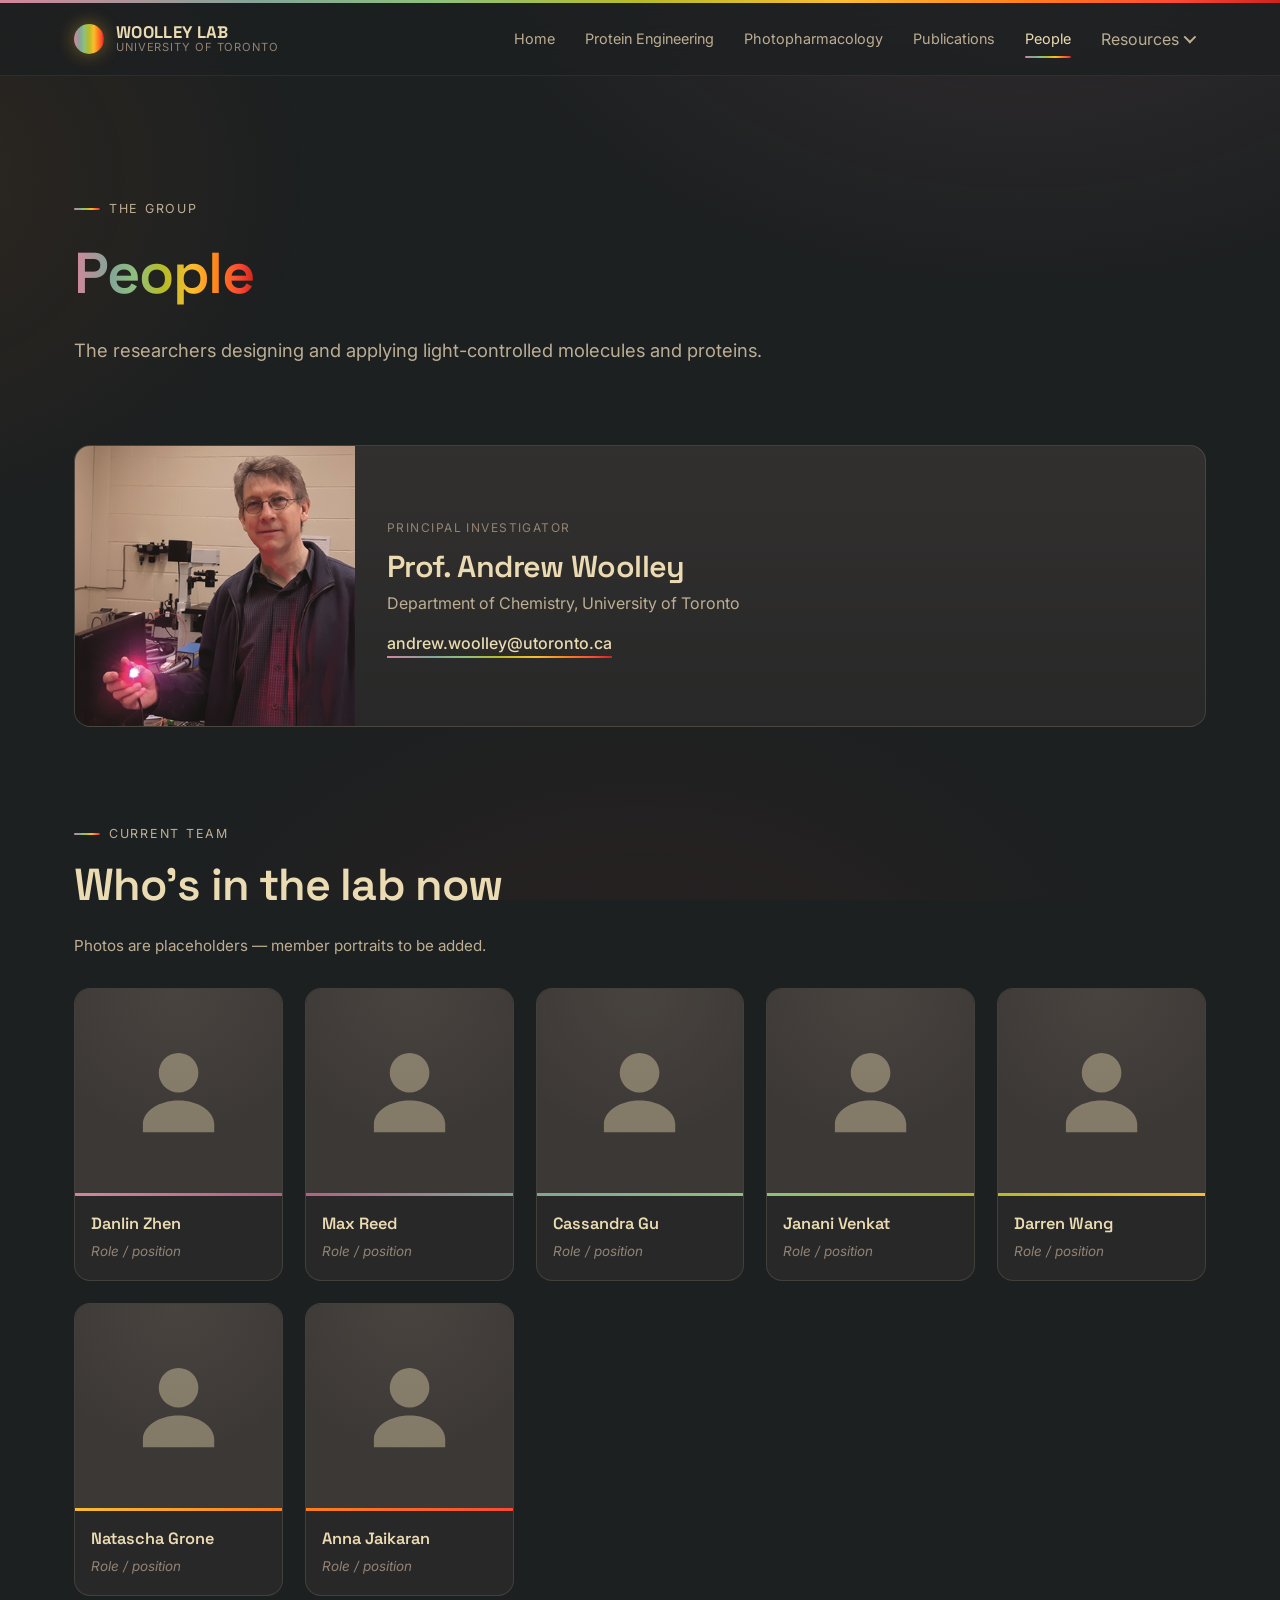
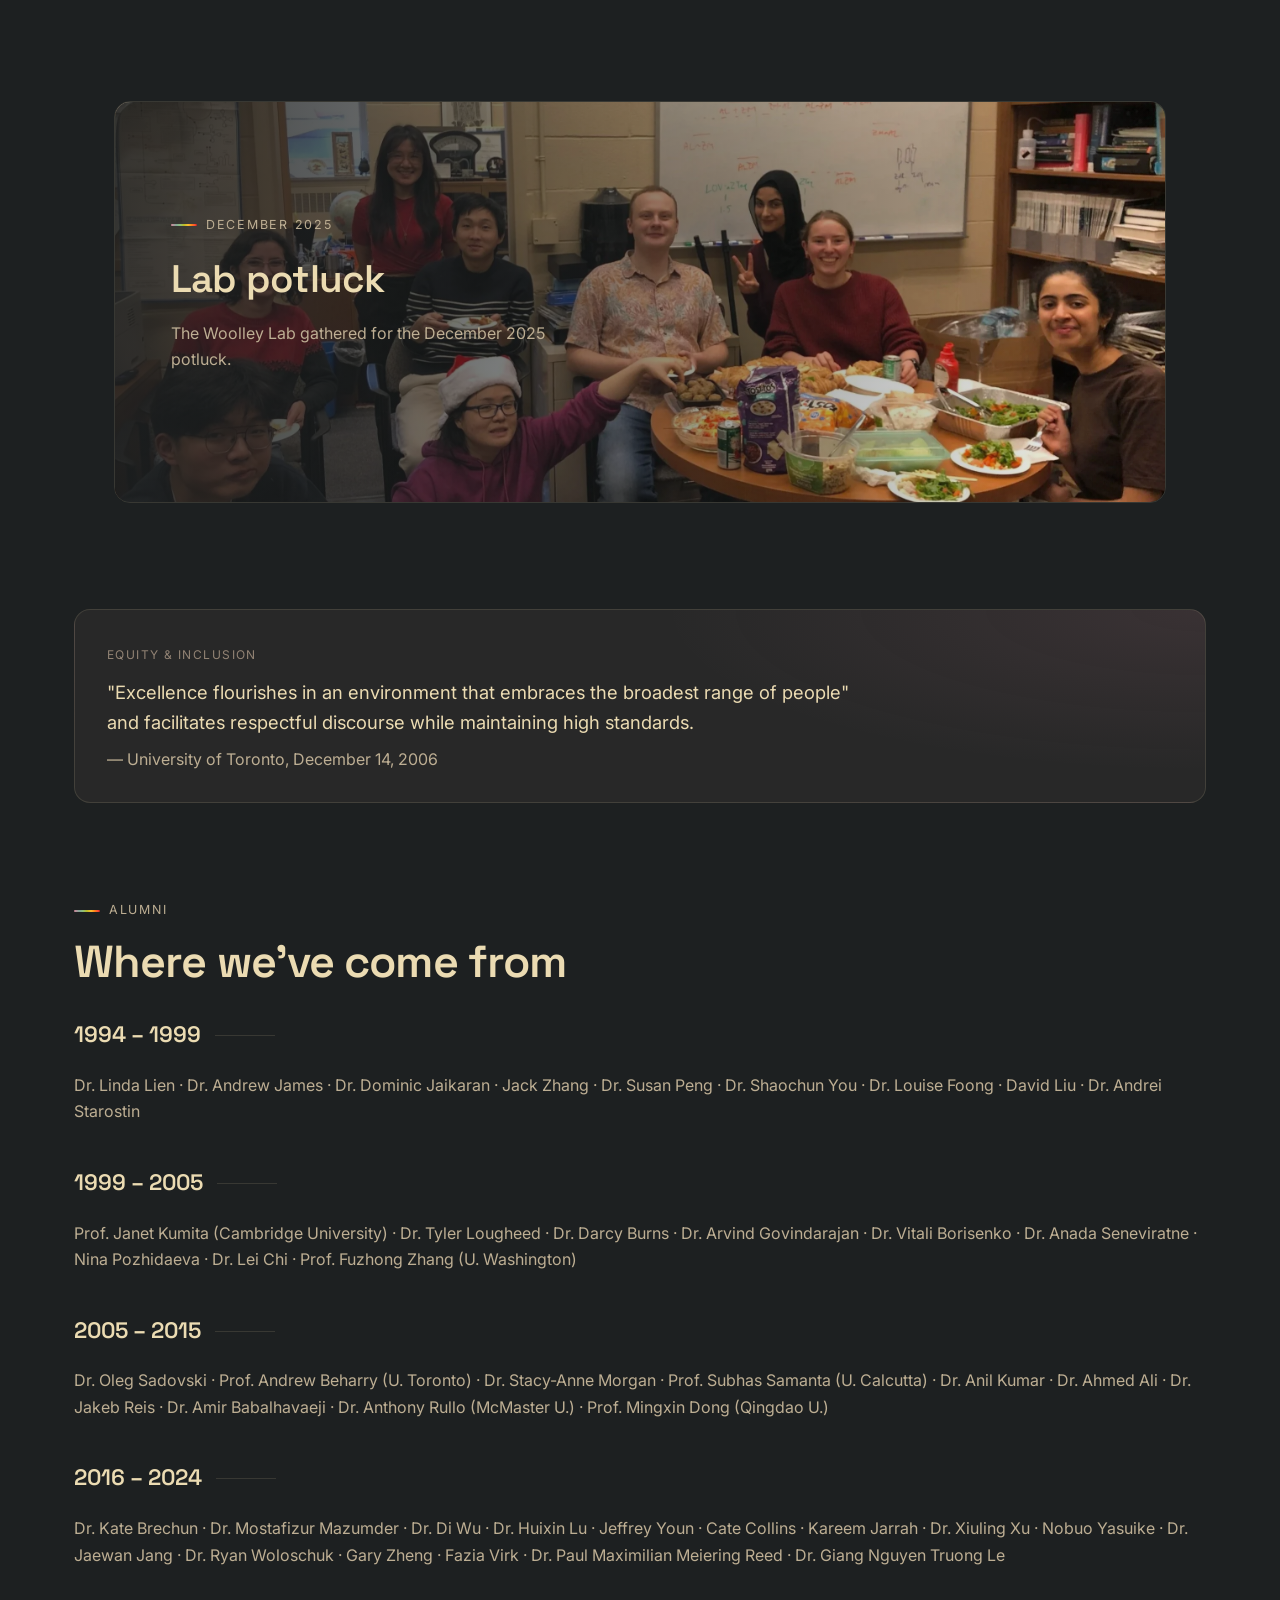
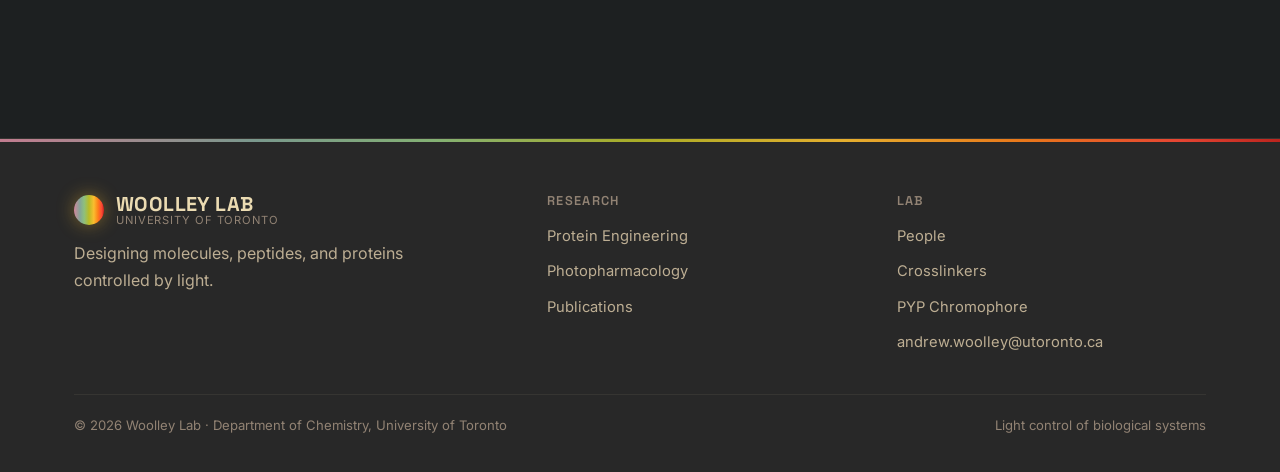
==== people.html @ 66eaa1e0 "Initial commit" ====
<!DOCTYPE html>
<html lang="en">
<head>
  <meta charset="UTF-8" />
  <meta name="viewport" content="width=device-width, initial-scale=1.0" />
  <title>People · Woolley Lab</title>
  <meta name="description" content="The people of the Woolley Lab, University of Toronto." />
  <link rel="preconnect" href="https://fonts.googleapis.com" />
  <link rel="preconnect" href="https://fonts.gstatic.com" crossorigin />
  <link href="https://fonts.googleapis.com/css2?family=Inter:wght@400;500;600&family=Space+Grotesk:wght@500;600;700&display=swap" rel="stylesheet" />
  <link rel="stylesheet" href="css/style.css" />
</head>
<body>

  <header class="site-header">
    <div class="container nav">
      <a class="brand" href="index.html">
        <span class="brand-mark"></span>
        <span class="brand-text">
          <span class="brand-name">WOOLLEY LAB</span>
          <span class="brand-sub">University of Toronto</span>
        </span>
      </a>
      <button class="nav-toggle" aria-label="Toggle menu"><span></span></button>
      <ul class="nav-links">
        <li><a href="index.html">Home</a></li>
        <li><a href="protein-engineering.html">Protein Engineering</a></li>
        <li><a href="photopharmacology.html">Photopharmacology</a></li>
        <li><a href="publications.html">Publications</a></li>
        <li><a class="active" href="people.html">People</a></li>
        <li class="nav-dd">
          <button class="nav-dd-toggle">Resources <span class="chev"></span></button>
          <div class="nav-dd-menu">
            <a href="crosslinkers.html">Crosslinkers</a>
            <a href="pyp-chromophore.html">PYP Chromophore</a>
          </div>
        </li>
      </ul>
    </div>
  </header>

  <main>
    <section class="page-hero">
      <div class="container">
        <span class="eyebrow">The group</span>
        <h1><span class="spectrum-text">People</span></h1>
        <p>The researchers designing and applying light-controlled molecules and proteins.</p>
      </div>
    </section>

    <!-- PI -->
    <section class="section" style="padding-top:8px;">
      <div class="container">
        <div class="pi-card">
          <div class="pi-photo">
            <img src="images/drew.webp" alt="Prof. Andrew Woolley" />
          </div>
          <div class="pi-body">
            <span class="kicker">Principal Investigator</span>
            <h2>Prof. Andrew Woolley</h2>
            <p class="pi-title">Department of Chemistry, University of Toronto</p>
            <a class="link pi-contact" href="mailto:andrew.woolley@utoronto.ca">andrew.woolley@utoronto.ca</a>
          </div>
        </div>
      </div>
    </section>

    <!-- Current team -->
    <section class="section" style="padding-top:0;">
      <div class="container">
        <div class="section-head" style="margin-bottom:30px;">
          <span class="eyebrow">Current team</span>
          <h2>Who's in the lab now</h2>
          <p class="muted" style="font-size:0.95rem;">Photos are placeholders — member portraits to be added.</p>
        </div>

        <div class="people-grid">
          <!-- Each person card; swap the .placeholder block for <img src="images/<name>.webp"> when available. -->
          <article class="person" style="--accent: linear-gradient(90deg,#d3869b,#b16286);">
            <div class="person-photo">
              <div class="placeholder">
                <svg viewBox="0 0 24 24" fill="currentColor" aria-hidden="true"><path d="M12 12a5 5 0 1 0 0-10 5 5 0 0 0 0 10Zm0 2c-5 0-9 2.7-9 6v2h18v-2c0-3.3-4-6-9-6Z"/></svg>
              </div>
            </div>
            <div class="person-body">
              <div class="person-name">Danlin Zhen</div>
              <div class="person-role placeholder-role">Role / position</div>
            </div>
          </article>

          <article class="person" style="--accent: linear-gradient(90deg,#b16286,#83a598);">
            <div class="person-photo">
              <div class="placeholder">
                <svg viewBox="0 0 24 24" fill="currentColor" aria-hidden="true"><path d="M12 12a5 5 0 1 0 0-10 5 5 0 0 0 0 10Zm0 2c-5 0-9 2.7-9 6v2h18v-2c0-3.3-4-6-9-6Z"/></svg>
              </div>
            </div>
            <div class="person-body">
              <div class="person-name">Max Reed</div>
              <div class="person-role placeholder-role">Role / position</div>
            </div>
          </article>

          <article class="person" style="--accent: linear-gradient(90deg,#83a598,#8ec07c);">
            <div class="person-photo">
              <div class="placeholder">
                <svg viewBox="0 0 24 24" fill="currentColor" aria-hidden="true"><path d="M12 12a5 5 0 1 0 0-10 5 5 0 0 0 0 10Zm0 2c-5 0-9 2.7-9 6v2h18v-2c0-3.3-4-6-9-6Z"/></svg>
              </div>
            </div>
            <div class="person-body">
              <div class="person-name">Cassandra Gu</div>
              <div class="person-role placeholder-role">Role / position</div>
            </div>
          </article>

          <article class="person" style="--accent: linear-gradient(90deg,#8ec07c,#b8bb26);">
            <div class="person-photo">
              <div class="placeholder">
                <svg viewBox="0 0 24 24" fill="currentColor" aria-hidden="true"><path d="M12 12a5 5 0 1 0 0-10 5 5 0 0 0 0 10Zm0 2c-5 0-9 2.7-9 6v2h18v-2c0-3.3-4-6-9-6Z"/></svg>
              </div>
            </div>
            <div class="person-body">
              <div class="person-name">Janani Venkat</div>
              <div class="person-role placeholder-role">Role / position</div>
            </div>
          </article>

          <article class="person" style="--accent: linear-gradient(90deg,#b8bb26,#fabd2f);">
            <div class="person-photo">
              <div class="placeholder">
                <svg viewBox="0 0 24 24" fill="currentColor" aria-hidden="true"><path d="M12 12a5 5 0 1 0 0-10 5 5 0 0 0 0 10Zm0 2c-5 0-9 2.7-9 6v2h18v-2c0-3.3-4-6-9-6Z"/></svg>
              </div>
            </div>
            <div class="person-body">
              <div class="person-name">Darren Wang</div>
              <div class="person-role placeholder-role">Role / position</div>
            </div>
          </article>

          <article class="person" style="--accent: linear-gradient(90deg,#fabd2f,#fe8019);">
            <div class="person-photo">
              <div class="placeholder">
                <svg viewBox="0 0 24 24" fill="currentColor" aria-hidden="true"><path d="M12 12a5 5 0 1 0 0-10 5 5 0 0 0 0 10Zm0 2c-5 0-9 2.7-9 6v2h18v-2c0-3.3-4-6-9-6Z"/></svg>
              </div>
            </div>
            <div class="person-body">
              <div class="person-name">Natascha Grone</div>
              <div class="person-role placeholder-role">Role / position</div>
            </div>
          </article>

          <article class="person" style="--accent: linear-gradient(90deg,#fe8019,#fb4934);">
            <div class="person-photo">
              <div class="placeholder">
                <svg viewBox="0 0 24 24" fill="currentColor" aria-hidden="true"><path d="M12 12a5 5 0 1 0 0-10 5 5 0 0 0 0 10Zm0 2c-5 0-9 2.7-9 6v2h18v-2c0-3.3-4-6-9-6Z"/></svg>
              </div>
            </div>
            <div class="person-body">
              <div class="person-name">Anna Jaikaran</div>
              <div class="person-role placeholder-role">Role / position</div>
            </div>
          </article>
        </div>
      </div>
    </section>

    <!-- Group photo -->
    <section class="section" style="padding-top:0;">
      <div class="container">
        <figure class="group-banner" style="cursor:default;">
          <img src="images/group_potluck.webp" alt="Woolley Lab, December 2025 potluck" />
          <div class="overlay">
            <span class="eyebrow">December 2025</span>
            <h2>Lab potluck</h2>
            <p>The Woolley Lab gathered for the December 2025 potluck.</p>
          </div>
        </figure>
      </div>
    </section>

    <!-- Equity statement -->
    <section class="section" style="padding-top:0;">
      <div class="container">
        <div class="callout">
          <span class="kicker">Equity &amp; inclusion</span>
          <p style="font-size:1.15rem; color:var(--text); max-width:62ch; margin-bottom:8px;">"Excellence flourishes in an environment that embraces the broadest range of people" and facilitates respectful discourse while maintaining high standards.</p>
          <p class="muted" style="margin:0;">— University of Toronto, December 14, 2006</p>
        </div>
      </div>
    </section>

    <!-- Alumni -->
    <section class="section" style="padding-top:0;">
      <div class="container">
        <div class="section-head" style="margin-bottom:30px;">
          <span class="eyebrow">Alumni</span>
          <h2>Where we've come from</h2>
        </div>

        <div class="year-group">
          <div class="year-label">1994 – 1999</div>
          <p class="muted">Dr. Linda Lien · Dr. Andrew James · Dr. Dominic Jaikaran · Jack Zhang · Dr. Susan Peng · Dr. Shaochun You · Dr. Louise Foong · David Liu · Dr. Andrei Starostin</p>
        </div>

        <div class="year-group">
          <div class="year-label">1999 – 2005</div>
          <p class="muted">Prof. Janet Kumita (Cambridge University) · Dr. Tyler Lougheed · Dr. Darcy Burns · Dr. Arvind Govindarajan · Dr. Vitali Borisenko · Dr. Anada Seneviratne · Nina Pozhidaeva · Dr. Lei Chi · Prof. Fuzhong Zhang (U. Washington)</p>
        </div>

        <div class="year-group">
          <div class="year-label">2005 – 2015</div>
          <p class="muted">Dr. Oleg Sadovski · Prof. Andrew Beharry (U. Toronto) · Dr. Stacy-Anne Morgan · Prof. Subhas Samanta (U. Calcutta) · Dr. Anil Kumar · Dr. Ahmed Ali · Dr. Jakeb Reis · Dr. Amir Babalhavaeji · Dr. Anthony Rullo (McMaster U.) · Prof. Mingxin Dong (Qingdao U.)</p>
        </div>

        <div class="year-group">
          <div class="year-label">2016 – 2024</div>
          <p class="muted">Dr. Kate Brechun · Dr. Mostafizur Mazumder · Dr. Di Wu · Dr. Huixin Lu · Jeffrey Youn · Cate Collins · Kareem Jarrah · Dr. Xiuling Xu · Nobuo Yasuike · Dr. Jaewan Jang · Dr. Ryan Woloschuk · Gary Zheng · Fazia Virk · Dr. Paul Maximilian Meiering Reed · Dr. Giang Nguyen Truong Le</p>
        </div>
      </div>
    </section>
  </main>

  <footer class="site-footer">
    <div class="spectrum-rail"></div>
    <div class="container">
      <div class="footer-grid">
        <div class="footer-brand">
          <div class="brand" style="margin-bottom:14px;">
            <span class="brand-mark"></span>
            <span class="brand-text">
              <span class="brand-name">WOOLLEY LAB</span>
              <span class="brand-sub">University of Toronto</span>
            </span>
          </div>
          <p class="muted" style="max-width:34ch;">Designing molecules, peptides, and proteins controlled by light.</p>
        </div>
        <div class="footer-col">
          <h4>Research</h4>
          <ul>
            <li><a href="protein-engineering.html">Protein Engineering</a></li>
            <li><a href="photopharmacology.html">Photopharmacology</a></li>
            <li><a href="publications.html">Publications</a></li>
          </ul>
        </div>
        <div class="footer-col">
          <h4>Lab</h4>
          <ul>
            <li><a href="people.html">People</a></li>
            <li><a href="crosslinkers.html">Crosslinkers</a></li>
            <li><a href="pyp-chromophore.html">PYP Chromophore</a></li>
            <li><a href="mailto:andrew.woolley@utoronto.ca">andrew.woolley@utoronto.ca</a></li>
          </ul>
        </div>
      </div>
      <div class="footer-bottom">
        <span>© 2026 Woolley Lab · Department of Chemistry, University of Toronto</span>
        <span>Light control of biological systems</span>
      </div>
    </div>
  </footer>

  <script src="js/nav.js"></script>
</body>
</html>
---- css/style.css ----
/* =========================================================================
   Woolley Lab — design system
   Warm "gruvbox" dark theme with a pastel UV -> far-red spectrum accent.
   ========================================================================= */

:root {
  /* Surfaces — warm dark (gruvbox bg family) */
  --bg:        #1d2021;
  --bg-elev:   #282828;
  --bg-elev-2: #32302f;
  --bg-elev-3: #3c3836;

  /* Text — warm cream */
  --text:       #ebdbb2;
  --text-muted: #bdae93;
  --text-faint: #928374;

  /* Lines — warm low-opacity cream */
  --border:      rgba(235, 219, 178, 0.13);
  --border-soft: rgba(235, 219, 178, 0.07);

  /* Pastel spectrum stops: UV -> far-red (gruvbox bright family) */
  --uv:     #d3869b;
  --violet: #d3869b;
  --blue:   #83a598;
  --cyan:   #8ec07c;
  --green:  #b8bb26;
  --yellow: #fabd2f;
  --orange: #fe8019;
  --red:    #fb4934;
  --farred: #cc241d;

  --spectrum: linear-gradient(
    90deg,
    var(--uv)     0%,
    var(--blue)  20%,
    var(--cyan)  34%,
    var(--green) 50%,
    var(--yellow) 66%,
    var(--orange) 80%,
    var(--red)   92%,
    var(--farred) 100%
  );

  --maxw: 1180px;
  --radius: 16px;
  --radius-sm: 10px;
  --shadow: 0 18px 50px -20px rgba(0, 0, 0, 0.7);

  --font-display: "Space Grotesk", system-ui, sans-serif;
  --font-body: "Inter", system-ui, -apple-system, sans-serif;
}

/* ----------------------------------------------------------------- Reset */
*, *::before, *::after { box-sizing: border-box; }

html { scroll-behavior: smooth; }

body {
  margin: 0;
  font-family: var(--font-body);
  background: var(--bg);
  color: var(--text);
  line-height: 1.65;
  -webkit-font-smoothing: antialiased;
  text-rendering: optimizeLegibility;
  overflow-x: hidden;
}

/* Soft warm glow fixed behind everything */
body::before {
  content: "";
  position: fixed;
  inset: 0;
  z-index: -1;
  background:
    radial-gradient(60rem 40rem at 80% -10%, rgba(211, 134, 155, 0.12), transparent 60%),
    radial-gradient(50rem 40rem at -10% 20%, rgba(254, 128, 25, 0.08), transparent 55%),
    radial-gradient(55rem 45rem at 50% 120%, rgba(251, 73, 52, 0.07), transparent 60%);
  pointer-events: none;
}

img { max-width: 100%; display: block; }

a { color: inherit; text-decoration: none; }

h1, h2, h3, h4 {
  font-family: var(--font-display);
  font-weight: 600;
  line-height: 1.12;
  letter-spacing: -0.02em;
  margin: 0 0 0.5em;
}

p { margin: 0 0 1.1em; }

.container {
  width: 100%;
  max-width: var(--maxw);
  margin-inline: auto;
  padding-inline: 24px;
}

.spectrum-text {
  background: var(--spectrum);
  -webkit-background-clip: text;
  background-clip: text;
  color: transparent;
}

.muted { color: var(--text-muted); }

/* ---------------------------------------------------------------- Header */
.site-header {
  position: sticky;
  top: 0;
  z-index: 100;
  backdrop-filter: blur(14px);
  background: rgba(29, 32, 33, 0.74);
  border-bottom: 1px solid var(--border-soft);
}
.site-header::before {
  content: "";
  display: block;
  height: 3px;
  background: var(--spectrum);
}

.nav {
  display: flex;
  align-items: center;
  justify-content: space-between;
  gap: 24px;
  height: 72px;
}

.brand { display: flex; align-items: center; gap: 12px; }
.brand-mark {
  width: 30px; height: 30px;
  border-radius: 50%;
  background: var(--spectrum);
  box-shadow: 0 0 18px rgba(251, 189, 47, 0.4);
  flex: none;
}
.brand-text { display: flex; flex-direction: column; line-height: 1.05; }
.brand-name {
  font-family: var(--font-display);
  font-weight: 700;
  font-size: 1.05rem;
  letter-spacing: 0.02em;
}
.brand-sub { font-size: 0.7rem; color: var(--text-faint); letter-spacing: 0.08em; text-transform: uppercase; }

.nav-links { display: flex; align-items: center; gap: 4px; list-style: none; margin: 0; padding: 0; }
.nav-links a {
  display: block;
  padding: 9px 13px;
  font-size: 0.9rem;
  color: var(--text-muted);
  border-radius: 8px;
  position: relative;
  transition: color 0.18s, background 0.18s;
}
.nav-links a:hover { color: var(--text); background: rgba(235, 219, 178, 0.06); }
.nav-links a.active { color: var(--text); }
.nav-links a.active::after {
  content: "";
  position: absolute;
  left: 13px; right: 13px; bottom: 2px;
  height: 2px;
  border-radius: 2px;
  background: var(--spectrum);
}

/* Dropdown */
.nav-dd { position: relative; }
.nav-dd-toggle { cursor: pointer; display: flex; align-items: center; gap: 5px; background: none; border: 0; font: inherit; color: var(--text-muted); padding: 9px 13px; border-radius: 8px; transition: color 0.18s, background 0.18s; }
.nav-dd-toggle:hover { color: var(--text); background: rgba(235, 219, 178, 0.06); }
.nav-dd-toggle .chev { width: 9px; height: 9px; border-right: 2px solid currentColor; border-bottom: 2px solid currentColor; transform: rotate(45deg) translateY(-2px); transition: transform 0.2s; }
.nav-dd:hover .nav-dd-toggle .chev,
.nav-dd.open .nav-dd-toggle .chev { transform: rotate(225deg) translateY(0); }
.nav-dd-menu {
  position: absolute;
  top: calc(100% + 8px);
  right: 0;
  min-width: 220px;
  background: var(--bg-elev-2);
  border: 1px solid var(--border);
  border-radius: 12px;
  padding: 6px;
  box-shadow: var(--shadow);
  opacity: 0;
  visibility: hidden;
  transform: translateY(-6px);
  transition: opacity 0.16s, transform 0.16s, visibility 0.16s;
}
.nav-dd:hover .nav-dd-menu,
.nav-dd.open .nav-dd-menu { opacity: 1; visibility: visible; transform: translateY(0); }
.nav-dd-menu a { padding: 9px 12px; border-radius: 8px; font-size: 0.9rem; color: var(--text-muted); }
.nav-dd-menu a:hover { color: var(--text); background: rgba(235, 219, 178, 0.07); }

/* Mobile toggle */
.nav-toggle {
  display: none;
  width: 42px; height: 42px;
  border: 1px solid var(--border);
  border-radius: 10px;
  background: var(--bg-elev);
  cursor: pointer;
  position: relative;
}
.nav-toggle span,
.nav-toggle span::before,
.nav-toggle span::after {
  content: "";
  position: absolute;
  left: 50%; top: 50%;
  width: 18px; height: 2px;
  background: var(--text);
  border-radius: 2px;
  transform: translate(-50%, -50%);
  transition: transform 0.22s, opacity 0.22s;
}
.nav-toggle span::before { transform: translate(-50%, -7px); }
.nav-toggle span::after  { transform: translate(-50%, 5px); }
body.nav-open .nav-toggle span { background: transparent; }
body.nav-open .nav-toggle span::before { transform: translate(-50%, -50%) rotate(45deg); }
body.nav-open .nav-toggle span::after  { transform: translate(-50%, -50%) rotate(-45deg); }

/* ------------------------------------------------------------------ Hero */
.hero { position: relative; padding: clamp(56px, 9vw, 110px) 0 clamp(40px, 6vw, 80px); }
.hero-grid {
  display: grid;
  grid-template-columns: 1.05fr 0.95fr;
  align-items: center;
  gap: clamp(32px, 5vw, 72px);
}
.eyebrow {
  display: inline-flex;
  align-items: center;
  gap: 9px;
  font-size: 0.78rem;
  letter-spacing: 0.14em;
  text-transform: uppercase;
  color: var(--text-muted);
  margin-bottom: 22px;
}
.eyebrow::before {
  content: "";
  width: 26px; height: 2px;
  background: var(--spectrum);
  border-radius: 2px;
}
.hero h1 {
  font-size: clamp(2.6rem, 6vw, 4.4rem);
  margin-bottom: 0.4em;
}
.hero-lede { font-size: 1.18rem; color: var(--text-muted); max-width: 34ch; }
.hero-cta { display: flex; flex-wrap: wrap; gap: 14px; margin-top: 30px; }

.hero-figure {
  position: relative;
  border-radius: var(--radius);
  overflow: hidden;
  border: 1px solid var(--border);
  background: var(--bg-elev);
  box-shadow: var(--shadow);
}
.hero-figure::after {
  content: "";
  position: absolute; inset: 0;
  background: linear-gradient(180deg, transparent 55%, rgba(29, 32, 33, 0.5));
  pointer-events: none;
}
.hero-figure img { width: 100%; height: 100%; object-fit: cover; aspect-ratio: 4 / 3; }

/* Transparent logo: no card, show the full artwork (no crop) */
.hero-figure.is-logo {
  border: 0;
  background: transparent;
  box-shadow: none;
  border-radius: 0;
  overflow: visible;
}
.hero-figure.is-logo::after { display: none; }
.hero-figure.is-logo img {
  width: 100%;
  height: auto;
  aspect-ratio: auto;
  object-fit: contain;
}
.hero-figure figcaption {
  position: absolute;
  left: 16px; bottom: 14px;
  font-size: 0.8rem;
  color: var(--text-muted);
  z-index: 1;
}

/* ---------------------------------------------------------------- Buttons */
.btn {
  display: inline-flex;
  align-items: center;
  gap: 8px;
  padding: 12px 22px;
  border-radius: 999px;
  font-weight: 500;
  font-size: 0.95rem;
  cursor: pointer;
  border: 1px solid transparent;
  transition: transform 0.15s, box-shadow 0.2s, background 0.2s, border-color 0.2s;
}
.btn:hover { transform: translateY(-2px); }
.btn-primary {
  color: #1d2021;
  background: linear-gradient(90deg, #fabd2f, #fe8019);
  font-weight: 600;
}
.btn-primary:hover { box-shadow: 0 14px 34px -12px rgba(254, 128, 25, 0.55); }
.btn-ghost { color: var(--text); border-color: var(--border); background: rgba(235, 219, 178, 0.03); }
.btn-ghost:hover { border-color: rgba(235, 219, 178, 0.24); background: rgba(235, 219, 178, 0.07); }
.btn .arrow { transition: transform 0.18s; }
.btn:hover .arrow { transform: translateX(3px); }

/* ---------------------------------------------------------------- Section */
.section { padding: clamp(48px, 7vw, 96px) 0; }
.section-head { max-width: 60ch; margin-bottom: 44px; }
.section-head .eyebrow { margin-bottom: 16px; }
.section-head h2 { font-size: clamp(1.9rem, 3.6vw, 2.8rem); }
.section-head p { font-size: 1.08rem; color: var(--text-muted); }
.section-divider { height: 1px; background: var(--border-soft); }

.page-hero { padding: clamp(60px, 9vw, 120px) 0 clamp(28px, 4vw, 52px); }
.page-hero h1 { font-size: clamp(2.4rem, 5vw, 3.6rem); }
.page-hero p { font-size: 1.15rem; color: var(--text-muted); max-width: 60ch; }

/* ------------------------------------------------------- Research cards */
.research-cards { display: grid; grid-template-columns: repeat(2, 1fr); gap: 26px; }
.rcard {
  position: relative;
  display: flex;
  flex-direction: column;
  padding: 30px;
  border-radius: var(--radius);
  background: linear-gradient(180deg, var(--bg-elev-2), var(--bg-elev));
  border: 1px solid var(--border);
  overflow: hidden;
  transition: transform 0.2s, border-color 0.2s;
}
.rcard:hover { transform: translateY(-4px); border-color: rgba(235, 219, 178, 0.2); }
.rcard::before {
  content: "";
  position: absolute; top: 0; left: 0; right: 0;
  height: 4px;
  background: var(--accent, var(--spectrum));
}
.rcard .tag {
  align-self: flex-start;
  font-size: 0.72rem;
  letter-spacing: 0.1em;
  text-transform: uppercase;
  color: var(--accent-solid, var(--cyan));
  margin-bottom: 14px;
}
.rcard h3 { font-size: 1.5rem; }
.rcard p { color: var(--text-muted); }
.rcard .more { margin-top: auto; padding-top: 14px; font-weight: 500; color: var(--text); display: inline-flex; gap: 7px; align-items: center; }
.rcard .more .arrow { transition: transform 0.18s; }
.rcard:hover .more .arrow { transform: translateX(4px); }

/* ----------------------------------------------------- Generic two-col */
.feature {
  display: grid;
  grid-template-columns: 1fr 1fr;
  gap: clamp(28px, 5vw, 64px);
  align-items: center;
}
.feature.reverse .feature-media { order: 2; }
.feature + .feature { margin-top: clamp(48px, 7vw, 90px); }
.feature h3 { font-size: 1.7rem; }
.feature p { color: var(--text-muted); }

/* Nested subsection (e.g. BICYCLs under Cyanobacteriochromes) */
.feature.subfeature { margin-top: clamp(26px, 3.5vw, 40px); }
.feature.subfeature h4 {
  font-family: var(--font-display);
  font-weight: 600;
  font-size: 1.4rem;
  letter-spacing: -0.02em;
  line-height: 1.15;
  margin: 0 0 0.5em;
}
.subfeature-tab {
  display: inline-flex;
  align-items: center;
  gap: 9px;
  font-size: 0.75rem;
  letter-spacing: 0.12em;
  text-transform: uppercase;
  color: var(--text-faint);
  margin-bottom: 12px;
}
.subfeature-tab::before {
  content: "";
  width: 22px; height: 2px;
  border-radius: 2px;
  background: linear-gradient(90deg, var(--green), var(--red));
}

/* Tool-family category dividers */
.category-divider {
  display: flex;
  align-items: center;
  gap: 16px;
  margin: clamp(58px, 8vw, 100px) 0 clamp(30px, 4vw, 46px);
}
.category-divider:first-of-type { margin-top: 4px; }
.category-divider .dot {
  width: 12px; height: 12px;
  border-radius: 50%;
  background: var(--cat, var(--spectrum));
  flex: none;
}
.category-label {
  font-family: var(--font-display);
  font-weight: 600;
  font-size: clamp(0.84rem, 2.4vw, 0.98rem);
  letter-spacing: 0.14em;
  text-transform: uppercase;
  color: var(--text);
  white-space: nowrap;
}
.category-label .abbr { color: var(--text-faint); letter-spacing: 0.06em; }
.category-line { flex: 1; height: 1px; background: var(--border); }
.feature-media {
  border-radius: var(--radius);
  overflow: hidden;
  border: 1px solid var(--border);
  background: var(--bg-elev);
  box-shadow: var(--shadow);
}
.feature-media img { width: 100%; }
/* Scientific figures are drawn on white — frame them on a light panel. */
.feature-media.media-light { background: #fbf1c7; }
.feature-media.media-light img { padding: 10px; }
.feature-media figcaption { padding: 12px 16px; font-size: 0.82rem; color: var(--text-muted); border-top: 1px solid var(--border-soft); background: var(--bg-elev); }
.kicker {
  display: inline-block;
  font-size: 0.75rem;
  letter-spacing: 0.12em;
  text-transform: uppercase;
  color: var(--text-faint);
  margin-bottom: 12px;
}

/* Inline link with spectrum underline */
.link {
  color: var(--text);
  font-weight: 500;
  background-image: var(--spectrum);
  background-size: 100% 2px;
  background-repeat: no-repeat;
  background-position: 0 100%;
  padding-bottom: 2px;
  transition: opacity 0.18s;
}
.link:hover { opacity: 0.8; }
.link .arrow { font-weight: 700; }

.link-row { display: flex; flex-wrap: wrap; gap: 18px 28px; margin-top: 18px; }

/* Full-width figure */
.figure-wide {
  border-radius: var(--radius);
  overflow: hidden;
  border: 1px solid var(--border);
  background: #fbf1c7;
  box-shadow: var(--shadow);
}
.figure-wide img { width: 100%; padding: 14px; }
.figure-wide figcaption { padding: 12px 18px; font-size: 0.85rem; color: var(--text-muted); border-top: 1px solid var(--border-soft); background: var(--bg-elev); }

/* ------------------------------------------------------------- Spectrum bar */
.spectrum-rail {
  height: 6px;
  border-radius: 6px;
  background: var(--spectrum);
  opacity: 0.9;
}

/* ----------------------------------------------------------- Chips/pills */
.chips { display: flex; flex-wrap: wrap; gap: 10px; margin-top: 6px; }
.chip {
  font-size: 0.82rem;
  padding: 6px 13px;
  border-radius: 999px;
  border: 1px solid var(--border);
  color: var(--text-muted);
  background: var(--bg-elev);
}

/* --------------------------------------------------------------- People */
.people-grid {
  display: grid;
  grid-template-columns: repeat(auto-fill, minmax(190px, 1fr));
  gap: 22px;
}
.person {
  background: var(--bg-elev);
  border: 1px solid var(--border);
  border-radius: var(--radius);
  overflow: hidden;
  transition: transform 0.18s, border-color 0.18s;
}
.person:hover { transform: translateY(-4px); border-color: rgba(235, 219, 178, 0.2); }
.person-photo {
  position: relative;
  aspect-ratio: 1 / 1;
  display: grid;
  place-items: center;
  background:
    radial-gradient(120% 120% at 50% 0%, rgba(235, 219, 178, 0.07), transparent 60%),
    var(--bg-elev-3);
  overflow: hidden;
}
.person-photo img { width: 100%; height: 100%; object-fit: cover; }
.person-photo .placeholder {
  width: 100%; height: 100%;
  display: grid;
  place-items: center;
  color: rgba(235, 219, 178, 0.8);
}
.person-photo .placeholder svg { width: 46%; height: 46%; opacity: 0.5; }
.person-photo::after {
  content: "";
  position: absolute; left: 0; right: 0; bottom: 0;
  height: 3px;
  background: var(--accent, var(--spectrum));
}
.person-body { padding: 15px 16px 18px; }
.person-name { font-family: var(--font-display); font-weight: 600; font-size: 1.02rem; }
.person-role { font-size: 0.84rem; color: var(--text-muted); margin-top: 2px; }
.person-role.placeholder-role { font-style: italic; color: var(--text-faint); }
.person-link { font-size: 0.82rem; color: var(--cyan); margin-top: 8px; display: inline-block; }

/* PI feature card */
.pi-card {
  display: grid;
  grid-template-columns: 280px 1fr;
  gap: 32px;
  align-items: center;
  background: linear-gradient(180deg, var(--bg-elev-2), var(--bg-elev));
  border: 1px solid var(--border);
  border-radius: var(--radius);
  overflow: hidden;
  padding: 0;
}
.pi-photo { aspect-ratio: 1 / 1; overflow: hidden; height: 100%; }
.pi-photo img { width: 100%; height: 100%; object-fit: cover; }
.pi-body { padding: 30px 34px 30px 0; }
.pi-body h2 { font-size: 1.9rem; margin-bottom: 6px; }
.pi-body .pi-title { color: var(--text-muted); margin-bottom: 14px; }
.pi-contact { display: inline-flex; align-items: center; gap: 8px; }

/* ------------------------------------------------------- Publications */
.year-group { margin-bottom: 40px; }
.year-label {
  font-family: var(--font-display);
  font-size: 1.4rem;
  font-weight: 600;
  display: inline-flex;
  align-items: center;
  gap: 14px;
  margin-bottom: 18px;
}
.year-label::after { content: ""; flex: 1; height: 1px; background: var(--border); width: 60px; }

.pub {
  display: grid;
  grid-template-columns: 8px 1fr;
  gap: 18px;
  padding: 18px 20px;
  border-radius: var(--radius-sm);
  border: 1px solid var(--border-soft);
  background: var(--bg-elev);
  margin-bottom: 12px;
  transition: border-color 0.18s, transform 0.18s;
}
.pub:hover { border-color: rgba(235, 219, 178, 0.18); transform: translateX(3px); }
.pub-rail { border-radius: 6px; background: var(--accent, var(--spectrum)); }
.pub-title { font-weight: 600; color: var(--text); margin-bottom: 6px; }
.pub-title a { color: inherit; transition: color 0.16s; }
.pub-title a:hover { color: var(--cyan); }
.pub-title a .ext { color: var(--text-faint); font-size: 0.82em; margin-left: 2px; }
.pub-title a:hover .ext { color: var(--cyan); }
.pub-authors { font-size: 0.9rem; color: var(--text-muted); }
.pub-venue { font-size: 0.88rem; color: var(--text-faint); font-style: italic; margin-top: 4px; }
.pub-meta { display: flex; flex-wrap: wrap; gap: 10px; align-items: center; margin-top: 4px; }
.pub-badge {
  font-size: 0.68rem;
  letter-spacing: 0.06em;
  text-transform: uppercase;
  padding: 3px 9px;
  border-radius: 999px;
  border: 1px solid var(--border);
  color: var(--text-muted);
}
.pub-badge.preprint { color: var(--violet); border-color: rgba(211, 134, 155, 0.5); }
.pub-link { font-size: 0.85rem; color: var(--cyan); }

/* ------------------------------------------------------- Resource list */
.resource {
  border: 1px solid var(--border);
  background: var(--bg-elev);
  border-radius: var(--radius);
  padding: 26px 28px;
  margin-bottom: 18px;
  position: relative;
  overflow: hidden;
}
.resource::before {
  content: "";
  position: absolute; left: 0; top: 0; bottom: 0;
  width: 4px;
  background: var(--accent, var(--spectrum));
}
.resource h3 { font-size: 1.25rem; margin-bottom: 4px; }
.resource .abbr { color: var(--text-faint); font-size: 0.85rem; font-weight: 400; }
.resource p { color: var(--text-muted); margin-bottom: 10px; }

/* --------------------------------------------------------------- Callout */
.callout {
  border: 1px solid var(--border);
  border-radius: var(--radius);
  padding: 30px 32px;
  background:
    radial-gradient(80% 140% at 100% 0%, rgba(211, 134, 155, 0.1), transparent 60%),
    var(--bg-elev);
}

/* --------------------------------------------------------------- Footer */
.site-footer {
  margin-top: 40px;
  border-top: 1px solid var(--border-soft);
  background: var(--bg-elev);
}
.site-footer .spectrum-rail { border-radius: 0; height: 3px; }
.footer-grid {
  display: grid;
  grid-template-columns: 1.4fr 1fr 1fr;
  gap: 40px;
  padding: 52px 0 30px;
}
.footer-brand .brand-name { font-size: 1.25rem; }
.footer-col h4 { font-size: 0.8rem; letter-spacing: 0.1em; text-transform: uppercase; color: var(--text-faint); margin-bottom: 14px; }
.footer-col ul { list-style: none; margin: 0; padding: 0; }
.footer-col li { margin-bottom: 9px; }
.footer-col a { color: var(--text-muted); font-size: 0.92rem; }
.footer-col a:hover { color: var(--text); }
.footer-bottom {
  display: flex; flex-wrap: wrap; gap: 12px;
  justify-content: space-between;
  padding: 20px 0 36px;
  border-top: 1px solid var(--border-soft);
  font-size: 0.82rem;
  color: var(--text-faint);
}

/* --------------------------------------------- Group image (label above) */
.group-image {
  display: block;
  position: relative;
  border-radius: var(--radius);
  overflow: hidden;
  border: 1px solid var(--border);
  box-shadow: var(--shadow);
}
.group-image img {
  width: 100%;
  aspect-ratio: 16 / 9;
  object-fit: cover;
  object-position: center 32%;
  display: block;
  transition: transform 0.45s ease;
}
.group-image:hover img { transform: scale(1.03); }
.group-image-cta {
  position: absolute;
  right: 16px; bottom: 16px;
  display: inline-flex;
  align-items: center;
  gap: 8px;
  padding: 9px 16px;
  border-radius: 999px;
  background: rgba(29, 32, 33, 0.82);
  backdrop-filter: blur(6px);
  border: 1px solid var(--border);
  color: var(--text);
  font-weight: 500;
  font-size: 0.9rem;
}
.group-image-cta .arrow { transition: transform 0.18s; }
.group-image:hover .group-image-cta .arrow { transform: translateX(3px); }

/* ------------------------------------------------------- Group banner */
.group-banner {
  display: block;
  position: relative;
  border-radius: var(--radius);
  overflow: hidden;
  border: 1px solid var(--border);
}
.group-banner img { width: 100%; aspect-ratio: 21 / 8; object-fit: cover; object-position: center 22%; }
.group-banner .overlay {
  position: absolute; inset: 0;
  background: linear-gradient(90deg, rgba(29, 32, 33, 0.88) 0%, rgba(29, 32, 33, 0.45) 55%, transparent);
  display: flex;
  flex-direction: column;
  justify-content: center;
  padding: clamp(24px, 5vw, 56px);
}
.group-banner .overlay h2 { font-size: clamp(1.6rem, 3vw, 2.4rem); max-width: 22ch; }
.group-banner .overlay p { color: var(--text-muted); max-width: 40ch; }

/* ------------------------------------------------------- Responsive */
@media (max-width: 900px) {
  .nav-links {
    position: fixed;
    inset: 72px 0 auto 0;
    flex-direction: column;
    align-items: stretch;
    gap: 2px;
    background: var(--bg-elev-2);
    border-bottom: 1px solid var(--border);
    padding: 14px;
    transform: translateY(-130%);
    transition: transform 0.28s ease;
    box-shadow: var(--shadow);
  }
  body.nav-open .nav-links { transform: translateY(0); }
  .nav-links a { padding: 13px; font-size: 1rem; }
  .nav-toggle { display: block; }
  .nav-dd-menu {
    position: static; opacity: 1; visibility: visible; transform: none;
    box-shadow: none; border: 0; background: transparent; padding: 0 0 0 12px; min-width: 0;
  }
  .nav-dd-toggle { padding: 13px; }
  .nav-dd-toggle .chev { display: none; }

  .hero-grid { grid-template-columns: 1fr; }
  .hero-figure { order: -1; }
  .research-cards { grid-template-columns: 1fr; }
  .feature, .feature.reverse { grid-template-columns: 1fr; }
  .feature.reverse .feature-media { order: -1; }
  .feature-media { order: -1; }
  .pi-card { grid-template-columns: 1fr; }
  .pi-photo { aspect-ratio: 16 / 10; }
  .pi-body { padding: 24px; }
  .footer-grid { grid-template-columns: 1fr 1fr; }
  .footer-brand { grid-column: 1 / -1; }
}

@media (max-width: 540px) {
  .footer-grid { grid-template-columns: 1fr; }
  .category-label { white-space: normal; }
  .group-banner img { aspect-ratio: 4 / 5; }
  .group-banner .overlay { background: linear-gradient(0deg, rgba(29, 32, 33, 0.94), rgba(29, 32, 33, 0.45)); }
}
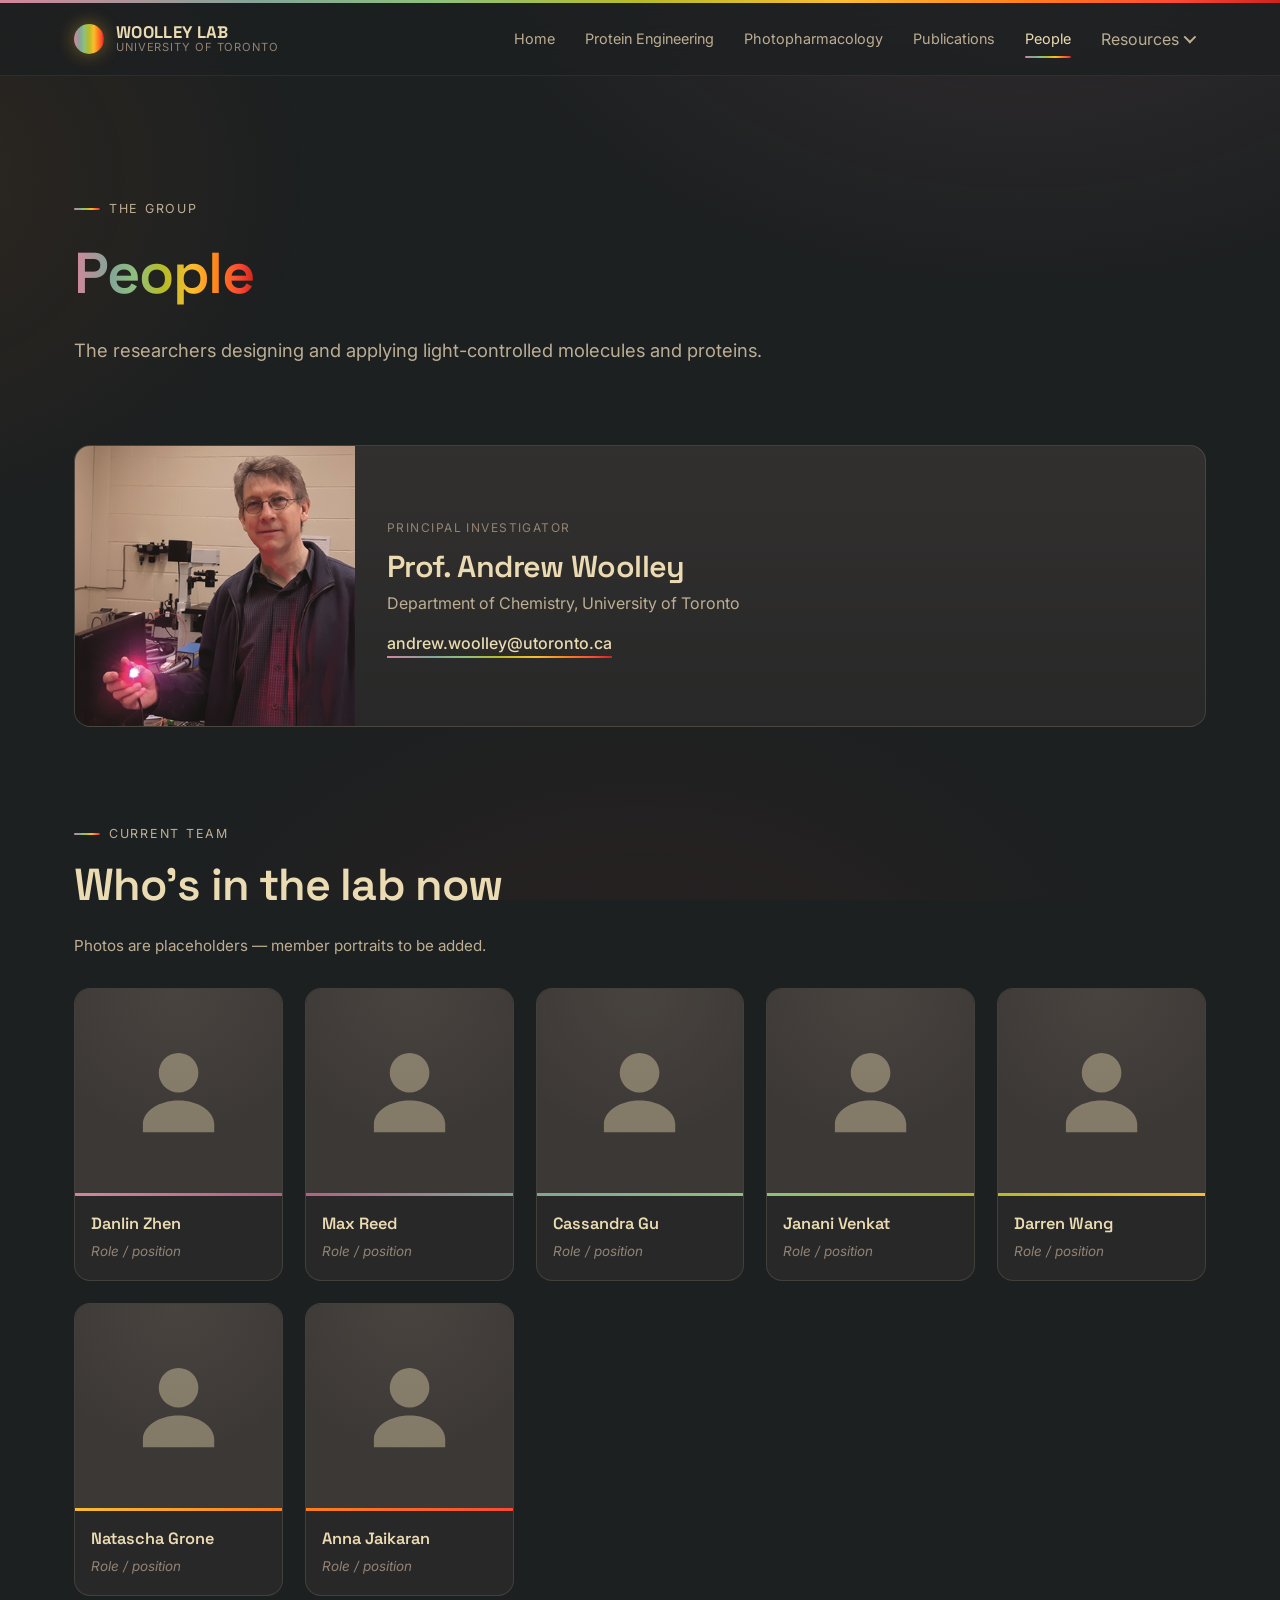
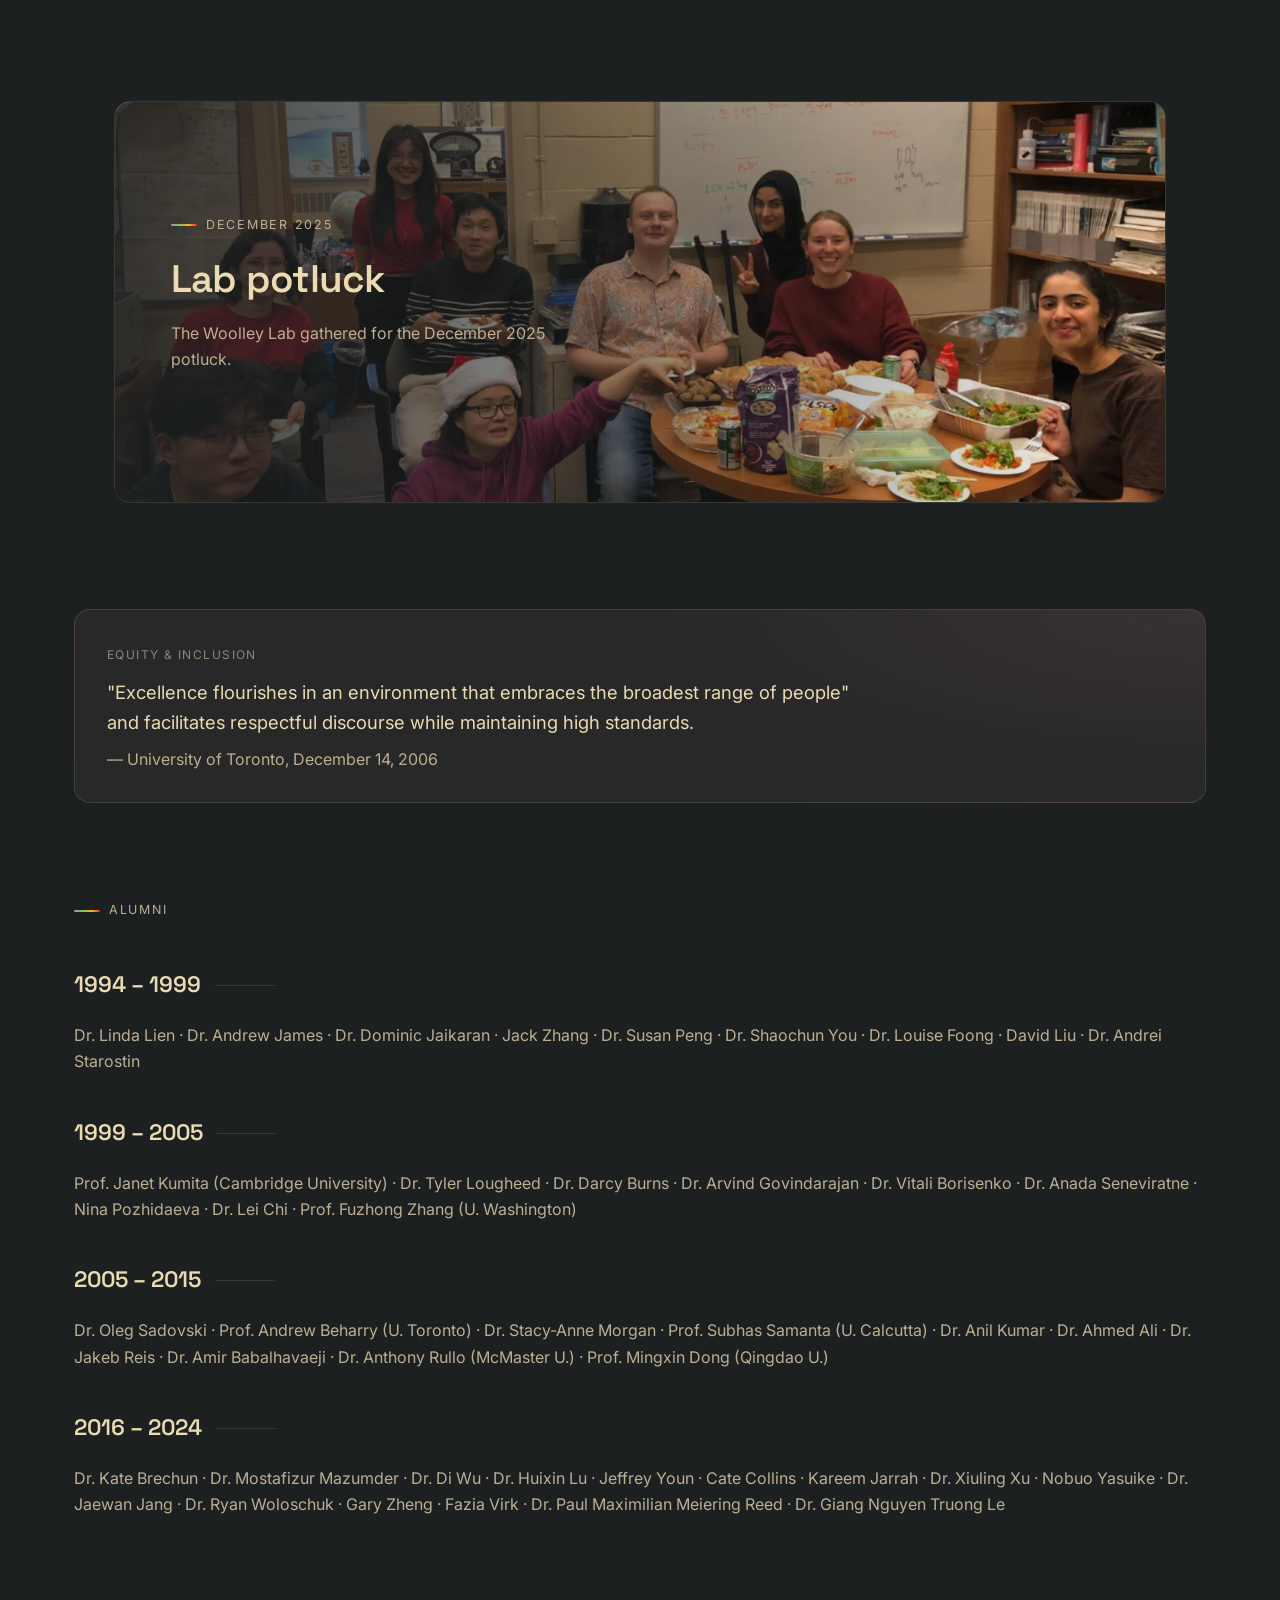
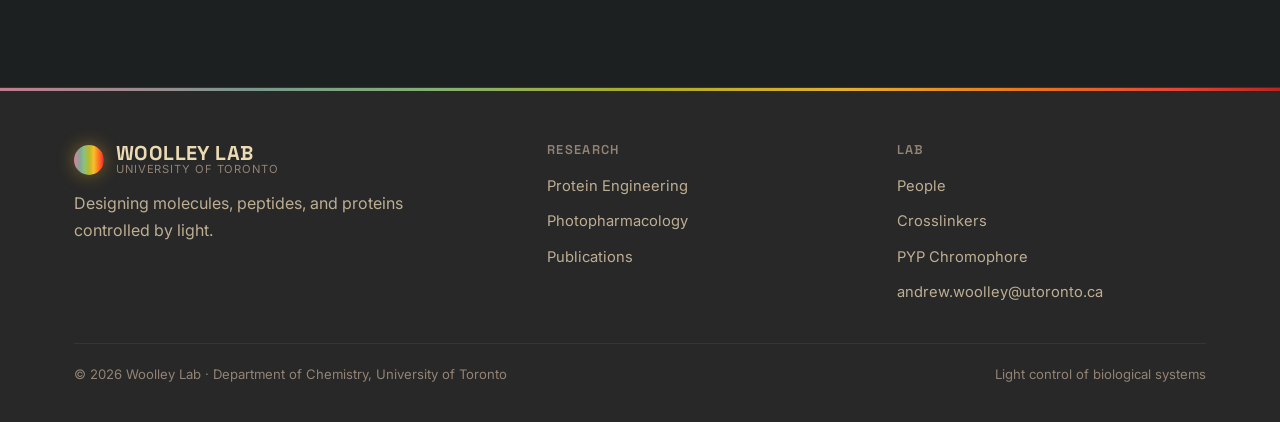
==== commit de98d94c: "Update people.html" ====
--- a/people.html
+++ b/people.html
@@ -193,7 +193,6 @@
       <div class="container">
         <div class="section-head" style="margin-bottom:30px;">
           <span class="eyebrow">Alumni</span>
-          <h2>Where we've come from</h2>
         </div>
 
         <div class="year-group">
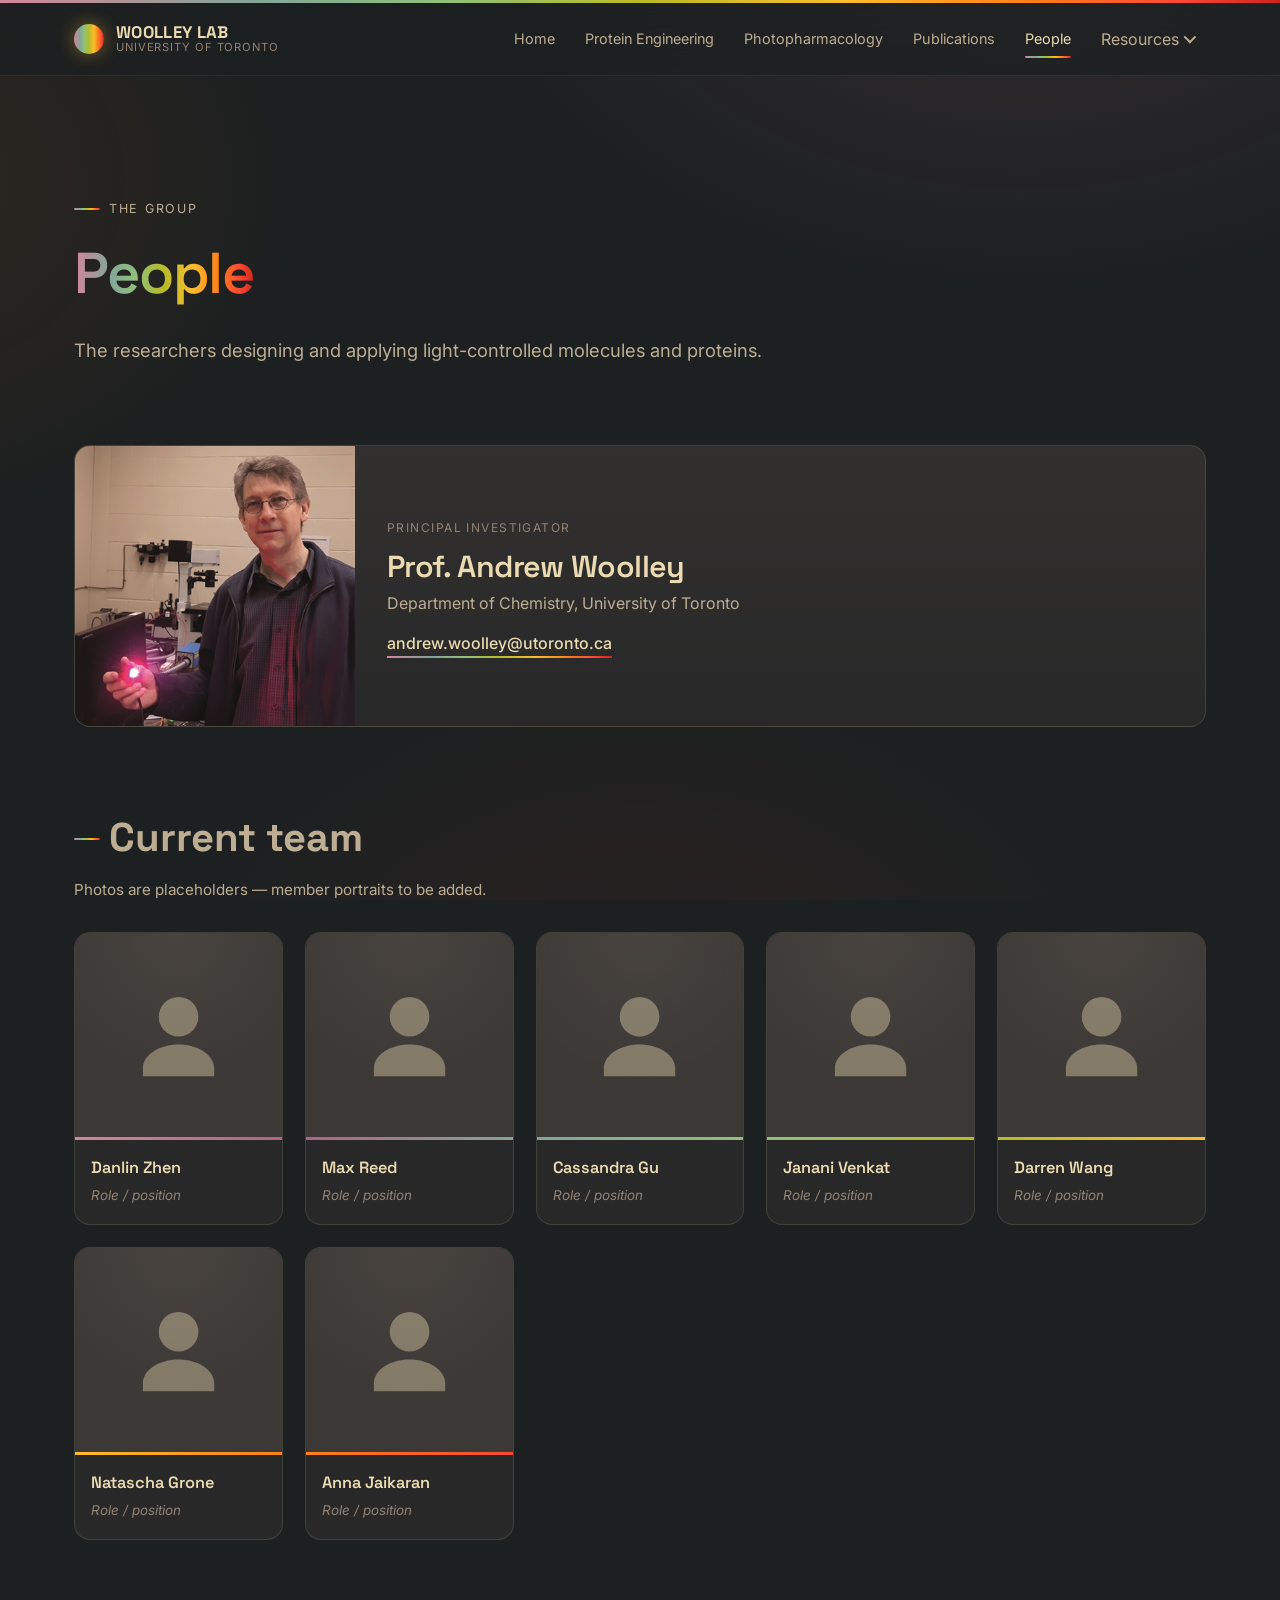
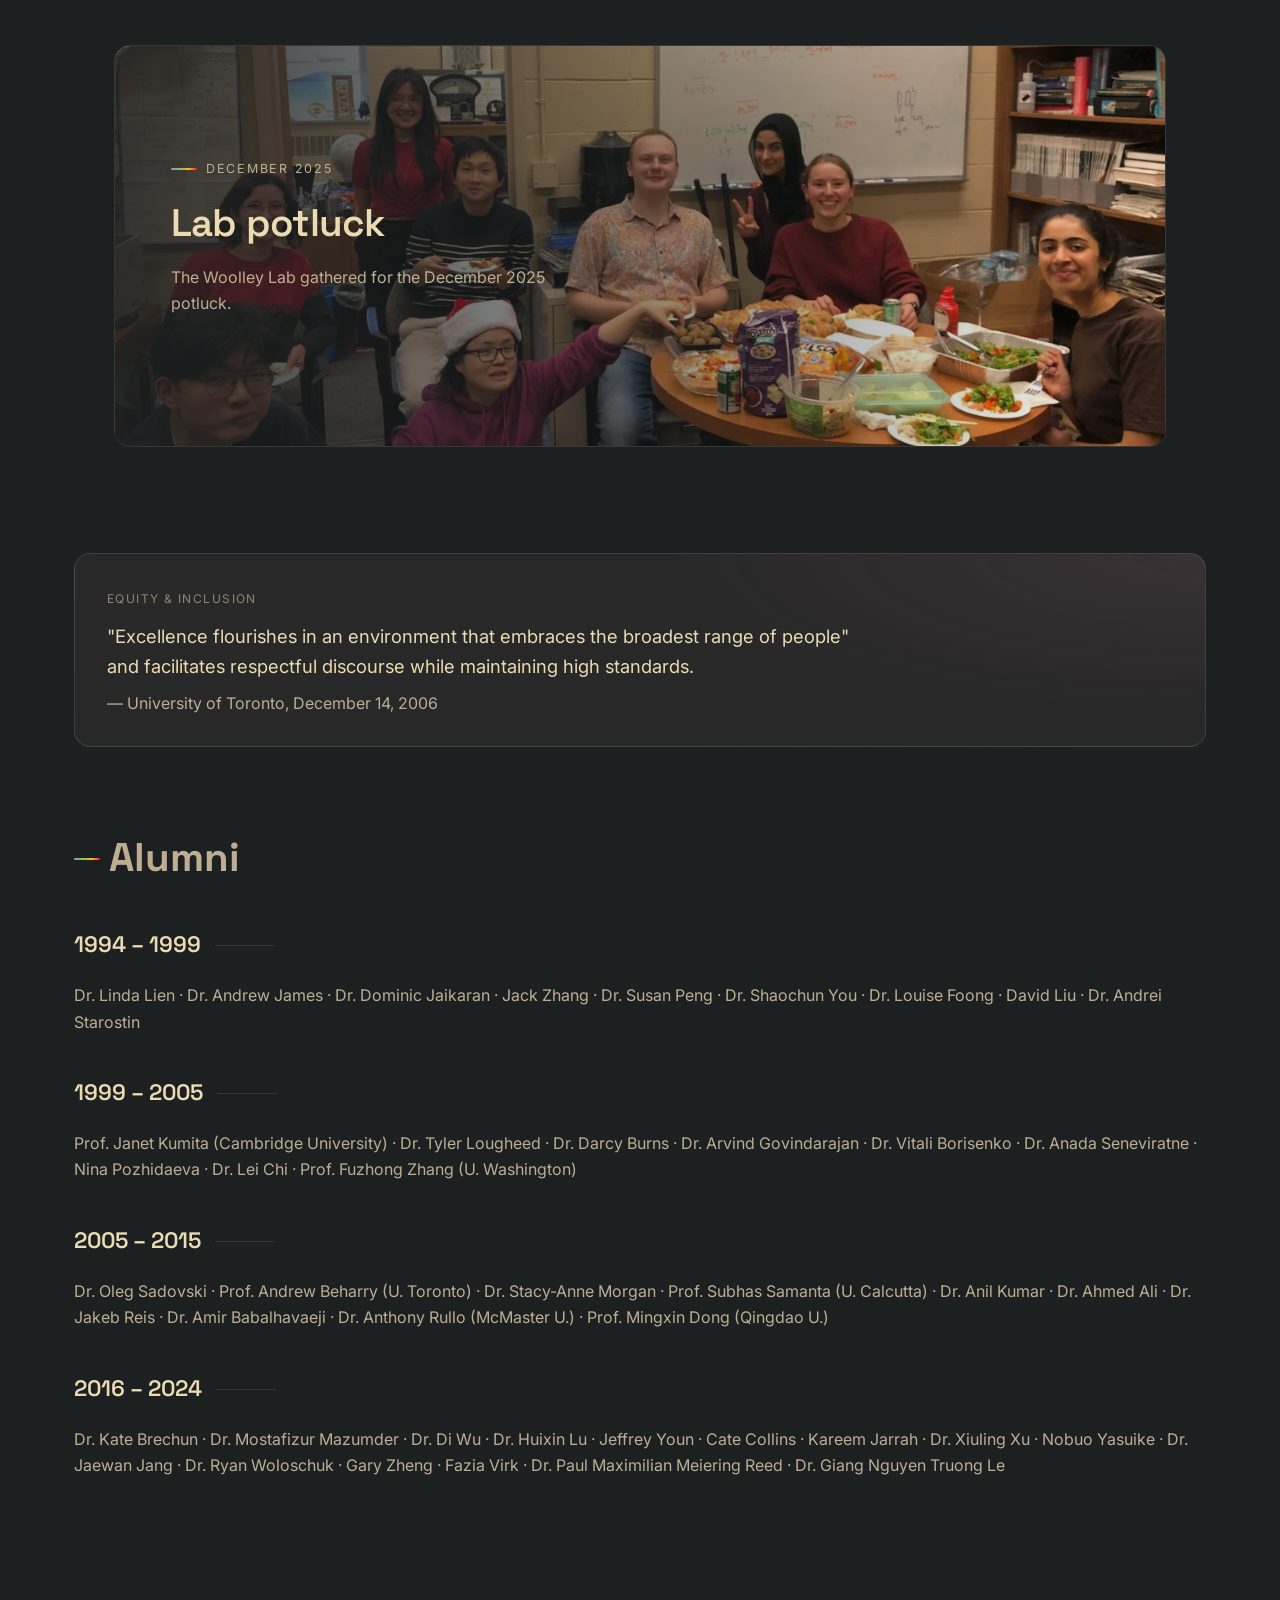
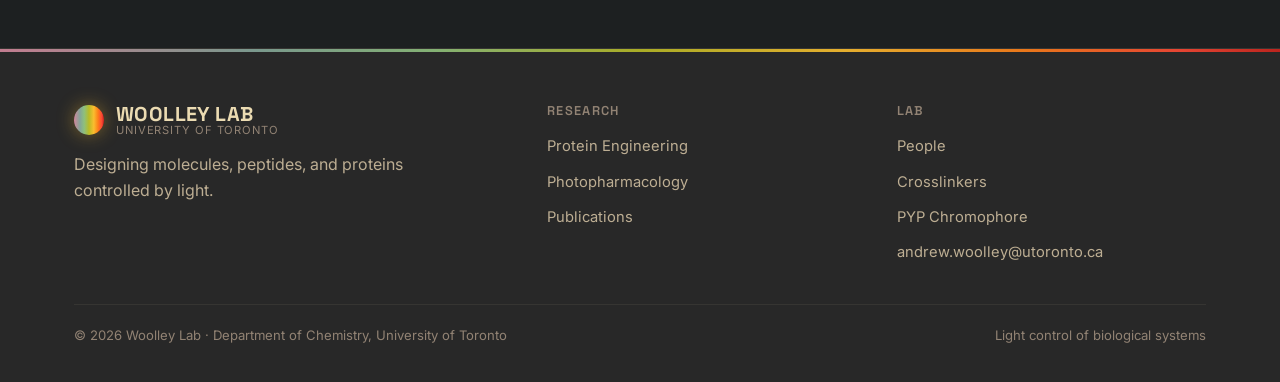
==== commit 60454f50: "Update people.html" ====
--- a/people.html
+++ b/people.html
@@ -66,11 +66,10 @@
     </section>
 
     <!-- Current team -->
-    <section class="section" style="padding-top:0;">
+<section class="section" style="padding-top:0;">
       <div class="container">
         <div class="section-head" style="margin-bottom:30px;">
-          <span class="eyebrow">Current team</span>
-          <h2>Who's in the lab now</h2>
+          <h2 class="eyebrow" style="font-size: 2.5rem; font-weight: bold; text-transform: none; letter-spacing: normal;">Current team</h2>
           <p class="muted" style="font-size:0.95rem;">Photos are placeholders — member portraits to be added.</p>
         </div>
 
@@ -189,10 +188,10 @@
     </section>
 
     <!-- Alumni -->
-    <section class="section" style="padding-top:0;">
+	<section class="section" style="padding-top:0;">
       <div class="container">
         <div class="section-head" style="margin-bottom:30px;">
-          <span class="eyebrow">Alumni</span>
+          <h2 class="eyebrow" style="font-size: 2.5rem; font-weight: bold; text-transform: none; letter-spacing: normal;">Alumni</h2>
         </div>
 
         <div class="year-group">
